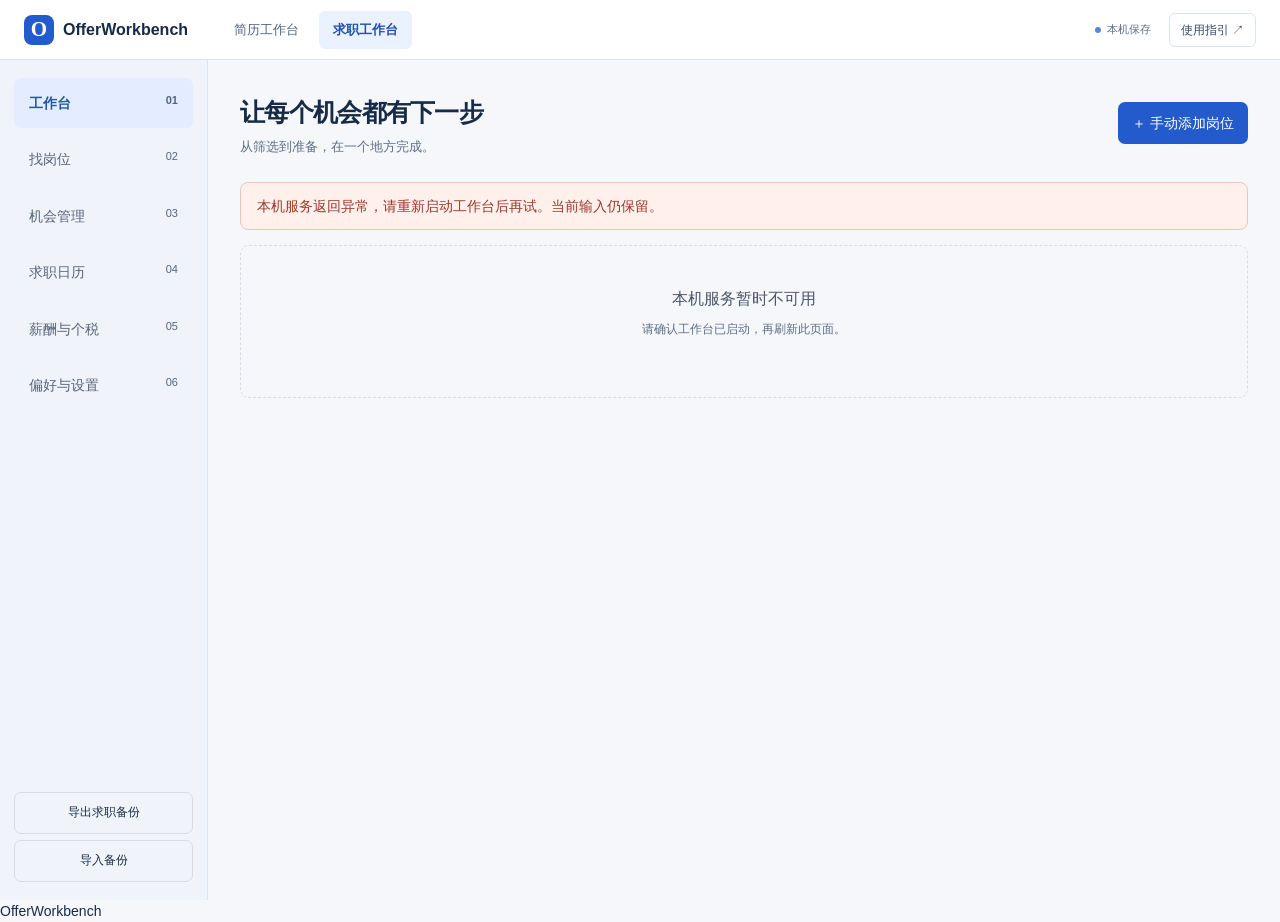
==== app/frontend/career.html @ ed323b6e "feat: deliver v0.6.1 workflow guide and compact workbench layouts" ====
<!doctype html>
<html lang="zh-CN" data-type="software">
<head><meta charset="UTF-8"><meta name="viewport" content="width=device-width,initial-scale=1"><title>求职工作台 · OfferWorkbench</title><link rel="stylesheet" href="/career.css"><link rel="stylesheet" href="/salary.css"><link rel="stylesheet" href="/calendar.css"><meta name="page-type" content="software"><meta name="site-kind" content="software"><meta name="theme-color" content="#245bcc"><meta name="description" content="在本机管理多方向简历、求职机会和税后收入测算。"><link rel="stylesheet" href="/studio.css"></head>
<body>
<a class="skip-link" href="#main-content">跳到内容</a>
<header class="topbar"><a class="brand" href="/career"><span class="brand-mark">O</span><span>OfferWorkbench</span></a><nav aria-label="主导航"><a href="/">简历工作台</a><a href="/career" class="selected" aria-current="page">求职工作台</a></nav><div class="topbar-right"><span class="local-badge"><i></i>本机保存</span><a class="help-link" href="/guide" target="_blank" rel="noopener" aria-label="使用指引（在新标签页打开）">使用指引 ↗</a></div></header>
<div class="shell"><aside class="rail"><nav id="sections" aria-label="求职功能"><button data-tab="overview" class="active">工作台 <span>01</span></button><button data-tab="search">找岗位 <span>02</span></button><button data-tab="pipeline">机会管理 <span>03</span></button><button data-tab="calendar">求职日历 <span>04</span></button><button data-tab="salary">薪酬与个税 <span>05</span></button><button data-tab="preferences">偏好与设置 <span>06</span></button></nav><div class="backup-actions"><button id="backup">导出求职备份</button><button id="restore">导入备份</button><input id="backup-file" type="file" accept=".json,application/json" hidden></div></aside>
<main id="main-content"><div class="page-heading"><div><h1 id="title">让每个机会都有下一步</h1><p id="subtitle">从筛选到准备，在一个地方完成。</p></div><button class="primary" id="manual-add">＋ 手动添加岗位</button></div><div id="error" class="error-banner" role="alert" hidden></div><div id="content" aria-live="polite"><div class="empty">正在读取本机资料…</div></div></main></div>
<div id="toast" role="status" hidden></div>
<dialog id="job-dialog" class="job-dialog"><div class="dialog-top"><span class="eyebrow">OPPORTUNITY DETAILS</span><button data-close="job-dialog" aria-label="关闭岗位详情">×</button></div><div id="job-detail"></div></dialog>
<dialog id="manual-dialog"><form id="manual-form"><div class="dialog-top"><h2 id="manual-title">添加一个真实机会</h2><button type="button" data-close="manual-dialog" aria-label="关闭">×</button></div><p class="hint" id="manual-note">复制招聘页面中的职位描述即可；无需先连接 BOSS。</p><div id="manual-error" class="error-banner" role="alert" hidden></div><div class="form-grid"><label>岗位名称 <input name="title" required maxlength="200" placeholder="例如：产品经理（SaaS）"></label><label>公司名称 <input name="company" required maxlength="200"></label><label>薪资范围 <input name="salary" maxlength="100" placeholder="例如：20–30K·14薪；未知可留空"></label><label>城市 <input name="city" maxlength="100" placeholder="深圳"></label><label class="wide">办公地址 <input name="address" maxlength="500"></label><label class="wide">原始链接 <input name="url" type="url" maxlength="2000" placeholder="https://…"></label><label class="wide">职位描述 <textarea name="description" required rows="8" maxlength="30000" placeholder="岗位职责、任职要求、福利与其他信息"></textarea></label></div><div class="dialog-actions"><button type="button" class="secondary" data-close="manual-dialog">取消</button><button class="primary" type="submit" id="manual-submit">保存到机会池</button></div></form></dialog>
<dialog id="confirm-dialog"><div class="dialog-top"><h2 id="confirm-title"></h2></div><p id="confirm-message"></p><form method="dialog" class="dialog-actions"><button value="cancel" class="secondary">取消</button><button value="yes" class="primary">确认</button></form></dialog>
<script src="/ui.js"></script>
<script src="/salary-engine.js"></script>
<script src="/salary-job.js"></script>
<script src="/salary-ui.js"></script>
<script src="/calendar-ui.js"></script>
<script src="/career.js"></script>
<footer class="app-footer" aria-label="版本与开发信息"><span data-build-info>OfferWorkbench</span></footer><script src="/site-info.js"></script></body></html>
---- career.css ----
:root{color-scheme:light;--ink:#142b49;--muted:#6b7d93;--green:#285ec7;--border:#dce5f1;--paper:#fff;--canvas:#f4f7fc}*{box-sizing:border-box}body{margin:0;background:var(--canvas);color:var(--ink);font:14px/1.6 -apple-system,BlinkMacSystemFont,"PingFang SC","Microsoft YaHei",sans-serif}button,input,textarea,select{font:inherit}button,a,input,textarea,select{-webkit-tap-highlight-color:transparent}button{cursor:pointer;color:inherit;border:1px solid transparent;background:transparent;border-radius:7px;padding:9px 13px}button:hover{background:#eaf1fc}button:disabled{opacity:.55;cursor:wait}button:focus-visible,a:focus-visible{outline:3px solid #a6c4f2;outline-offset:3px}a{color:var(--green);text-decoration:none}a:hover{text-decoration:underline}input,textarea,select{width:100%;min-width:0;border:1px solid var(--border);border-radius:6px;padding:10px 11px;color:var(--ink);background:white;outline:none}input:focus,textarea:focus,select:focus{border-color:#3975d4;box-shadow:0 0 0 2px #3975d418}textarea{resize:vertical;line-height:1.7}label{display:block;font-size:12px;color:#545f71}label input,label select,label textarea{display:block;margin-top:7px}h1,h2,h3,p{margin:0}h1{font-size:29px;letter-spacing:-.7px;line-height:1.4;font-weight:650}h2{font-size:18px;font-weight:620}h3{font-size:16px;font-weight:600}.hint,.muted{color:var(--muted);font-size:12px}.hint{margin:8px 0 16px}.primary{color:#fff;background:var(--green)}.primary:hover{background:#1e4da8}.secondary{border-color:var(--border);background:#fff}.danger{color:#a94a42}.text-button{color:var(--green);padding:4px}.topbar{height:88px;display:flex;align-items:center;padding:0 36px;border-bottom:1px solid var(--border);background:var(--paper);gap:55px}.brand{display:flex;align-items:center;gap:12px;color:var(--ink);font-size:18px;font-weight:650}.brand:hover{text-decoration:none}.brand-mark{background:var(--green);color:#fff;height:39px;width:39px;border-radius:10px;display:grid;place-items:center;font-size:25px;font-family:Georgia,serif}.brand small{display:block;color:var(--muted);font-size:11px;letter-spacing:1px;font-weight:400}.topbar nav{display:flex;gap:25px}.topbar nav a{color:var(--muted);font-size:13px;padding:31px 0 28px}.topbar nav .selected{color:var(--green);border-bottom:3px solid var(--green)}.local-badge{margin-left:auto;display:flex;gap:7px;align-items:center;font-size:12px;color:var(--muted)}.local-badge i{height:6px;width:6px;border-radius:50%;background:#6c98df}.shell{display:grid;grid-template-columns:220px minmax(0,1fr);min-height:calc(100vh - 88px)}.rail{background:#eef3fa;padding:35px 18px;display:flex;flex-direction:column;border-right:1px solid var(--border)}.caption,.eyebrow,.tiny-label{font-size:10px;letter-spacing:1.6px;color:#7b889e}.caption{padding:0 14px;margin-bottom:18px}.rail nav{display:grid;gap:6px}.rail nav button{text-align:left;padding:13px 14px;color:#586478;display:flex;justify-content:space-between}.rail nav button span{color:#939eaf;font-size:11px}.rail nav .active{background:#e4edff;color:#2456a5;font-weight:600}.rail-note{margin:60px 14px 25px;border-top:1px solid #d5d9e0;padding-top:24px}.rail-note p{font-size:15px;line-height:1.8;margin:12px 0 22px}.rail-note small{color:var(--muted);font-size:11px;line-height:1.8}.backup-actions{margin-top:auto;padding:20px 7px 0;display:grid;gap:4px}.backup-actions button{border:1px solid #d7dbe2;font-size:12px}main{padding:38px 38px 70px;max-width:1600px;width:100%;margin:auto}.page-heading{display:flex;align-items:center;justify-content:space-between;gap:20px;margin-bottom:30px}.page-heading h1{margin:7px 0}.page-heading p:last-child{color:var(--muted);font-size:13px}.error-banner{background:#fff0ec;color:#9c382a;border:1px solid #efc6bd;padding:12px 16px;border-radius:8px;margin:15px 0}.stats{display:grid;grid-template-columns:repeat(4,1fr);gap:16px;margin-bottom:25px}.stat{background:white;border:1px solid var(--border);padding:21px;border-radius:10px}.stat span{color:var(--muted);font-size:12px}.stat strong{display:block;font-size:32px;line-height:1.3;font-weight:500;margin-top:7px}.two-col{display:grid;grid-template-columns:minmax(0,1.25fr) minmax(0,1fr);gap:23px}.panel{background:white;border:1px solid var(--border);border-radius:11px;padding:24px;margin-bottom:22px}.panel-heading{display:flex;justify-content:space-between;align-items:center;gap:12px;margin-bottom:18px}.step{padding:17px 0;border-bottom:1px solid #e7ecf4;display:flex;gap:15px;align-items:start}.step:last-child{border:0;padding-bottom:0}.step-number{width:27px;height:27px;border-radius:50%;display:grid;place-items:center;background:#e8edf4;flex-shrink:0;font-size:11px;color:var(--green)}.step h3{font-size:14px}.step p{color:var(--muted);font-size:12px;margin:4px 0 8px}.empty{text-align:center;padding:40px 16px;color:var(--muted);background:#f6f7fa;border:1px dashed #d8dce2;border-radius:9px}.empty strong{display:block;font-size:16px;color:#4c5667;font-weight:500;margin-bottom:8px}.empty p{font-size:12px;margin:8px auto 18px;max-width:440px}.due-item{display:flex;align-items:center;gap:15px;padding:13px 0;border-bottom:1px solid #e7ecf4}.due-item:last-child{border:0}.due-item .grow{flex:1}.due-item strong{font-size:13px}.due-item p{font-size:12px;color:var(--muted)}.tag{display:inline-block;background:#edf3ff;color:#3f6299;font-size:10px;padding:3px 8px;border-radius:20px;white-space:nowrap}.tag.blue{background:#e9f0f7;color:#426280}.tag.warn{background:#fff3df;color:#99733a}.tag.red{background:#faedeb;color:#a45d50}.search-form{display:grid;grid-template-columns:minmax(160px,2fr) minmax(110px,1fr) 80px auto;gap:12px;align-items:end}.form-grid{display:grid;grid-template-columns:repeat(2,minmax(0,1fr));gap:17px}.wide{grid-column:1/-1}.search-summary{display:flex;justify-content:space-between;align-items:center;margin:24px 0 14px}.search-summary p{font-size:12px;color:var(--muted)}.job-list{display:grid;grid-template-columns:repeat(2,minmax(0,1fr));gap:16px}.job-card{background:white;border:1px solid var(--border);border-radius:10px;padding:22px;min-width:0}.job-card .card-head{display:flex;justify-content:space-between;gap:14px}.job-card h3{font-size:17px;word-break:break-word}.salary{color:var(--green);font-weight:600;white-space:nowrap}.company{font-size:13px;color:#5d697d;margin:6px 0 13px}.job-meta{display:flex;flex-wrap:wrap;gap:7px;color:#77859b;font-size:11px}.excerpt{font-size:12px;color:#6c7b93;line-height:1.8;margin:15px 0;display:-webkit-box;-webkit-box-orient:vertical;-webkit-line-clamp:3;overflow:hidden;min-height:43px;white-space:pre-wrap;word-break:break-word}.card-actions{display:flex;gap:8px;align-items:center;padding-top:15px;border-top:1px solid #e7ecf4}.card-actions button{font-size:12px;padding:7px 10px}.card-actions a{margin-left:auto;font-size:12px}.filter-bar{display:flex;gap:10px;flex-wrap:wrap;margin-bottom:18px}.filter-bar input{max-width:280px}.status-tabs{display:flex;gap:7px;flex-wrap:wrap;margin-bottom:20px}.status-tabs button{padding:7px 12px;background:#e7ecf3;font-size:12px}.status-tabs .active{background:var(--green);color:#fff}.status-tabs small{opacity:.6;margin-left:6px}.board-table{width:100%;border-collapse:collapse;font-size:12px}.board-table th{text-align:left;color:var(--muted);font-weight:400;font-size:11px;padding:10px 12px;border-bottom:1px solid var(--border)}.board-table td{padding:15px 12px;border-bottom:1px solid #e7ecf4;vertical-align:top}.board-table tr:last-child td{border-bottom:0}.board-table strong{display:block;font-size:14px;margin-bottom:4px}.board-table select{min-width:95px;padding:6px}.table-wrap{overflow:auto}.board-table td:first-child{min-width:170px}.board-table .cell-actions{white-space:nowrap}.board-table small{color:var(--muted)}.chip-group{display:flex;flex-wrap:wrap;gap:8px;margin:10px 0 14px}.chip{position:relative;background:#f0f3f8;border:1px solid #dadfe6;border-radius:6px;cursor:pointer;padding:7px 10px;font-size:12px;display:flex;gap:7px;align-items:center;color:#586478}.chip:has(input:checked){background:#e6efff;color:#2857a5;border-color:#9bb8eb}.chip input{width:auto;accent-color:var(--green);margin:0}.pref-group{border-bottom:1px solid #e7ecf4;padding-bottom:21px;margin-bottom:21px}.pref-group:last-child{border:0}.pref-title{font-size:13px;color:var(--ink)}.connection-box{background:#f1f5fc;border-radius:8px;padding:18px;margin-top:16px}.connection-box code{display:block;background:white;border:1px solid var(--border);padding:10px 13px;border-radius:5px;margin:12px 0;font-size:12px;overflow:auto}.connection-box p{font-size:12px;color:#616e83}.connection-box ol{font-size:12px;color:#586478;padding-left:20px;line-height:2}.feature-list{font-size:12px;color:#606d82;line-height:2;padding-left:18px}.note{background:#f2f6fd;padding:12px 14px;border-radius:7px;color:#657288;font-size:12px;margin:13px 0}.dialog-top{display:flex;justify-content:space-between;align-items:center;margin-bottom:14px;gap:20px}.dialog-top button{font-size:24px;padding:0 8px;line-height:1.3;color:#717f96}dialog{border:1px solid var(--border);border-radius:14px;max-width:720px;width:calc(100% - 32px);max-height:90vh;padding:27px;color:var(--ink);box-shadow:0 20px 80px #131b2725}dialog::backdrop{background:#18213055;backdrop-filter:blur(2px)}.job-dialog{max-width:980px}.dialog-actions{display:flex;justify-content:flex-end;gap:9px;margin-top:24px}.job-dialog h1{font-size:26px}.detail-grid{display:grid;grid-template-columns:minmax(0,1.15fr) minmax(0,1fr);gap:25px;margin-top:25px}.detail-grid .panel{padding:19px}.description{white-space:pre-wrap;font-size:12px;line-height:1.9;color:#586376;word-break:break-word;max-height:380px;overflow:auto}.detail-section{margin-top:24px}.detail-section h3{font-size:14px;margin-bottom:12px}.detail-controls{display:grid;gap:13px}.detail-controls .button-row{display:flex;gap:7px;flex-wrap:wrap}.button-row button{font-size:12px}.match-version{border:1px solid var(--border);padding:16px;border-radius:8px;margin:12px 0}.match-version header{display:flex;align-items:center;justify-content:space-between;gap:10px}.match-version h3{font-size:13px;margin:0}.score{font-size:20px;color:var(--green);white-space:nowrap}.score small{font-size:11px}.match-version p{font-size:11px;margin-top:9px;color:#667389}.evidence{border-left:2px solid #b3becf;margin:9px 0;padding-left:10px;font-size:11px;color:#5a667a;line-height:1.8}.check-row{display:flex;gap:10px;margin:11px 0;font-size:12px;align-items:start}.check-row p{color:#66748a;font-size:11px;margin-top:3px}.history{padding:0;list-style:none;max-height:170px;overflow:auto;font-size:11px;color:#768399}.history li{border-bottom:1px solid #e7ecf3;padding:8px 0}.prep-list{font-size:12px;color:#5b677a;line-height:1.9;padding-left:18px}.file-result{font-size:12px;color:#355f9d;word-break:break-all;background:#edf3ff;padding:12px;border-radius:7px;margin-top:12px}#toast{position:fixed;bottom:25px;left:50%;transform:translateX(-50%);z-index:10000;max-width:90vw;padding:12px 20px;color:#fff;background:#244d8d;border-radius:8px;box-shadow:0 6px 25px #18213020;font-size:13px;word-break:break-word}[hidden]{display:none!important}@media(max-width:1180px){.topbar{padding:0 24px;gap:35px}.shell{grid-template-columns:190px minmax(0,1fr)}main{padding:28px 24px}.rail{padding:30px 12px}.two-col{grid-template-columns:1fr}.page-heading h1{font-size:25px}.stats{gap:10px}.stat{padding:17px}.job-list{grid-template-columns:1fr}.search-form{grid-template-columns:minmax(130px,2fr) minmax(90px,1fr) 70px auto}}@media(max-width:780px){.topbar{height:auto;min-height:75px;padding:15px 20px;gap:20px;flex-wrap:wrap}.topbar nav{margin-left:auto}.topbar nav a{padding:6px 0;font-size:12px}.brand{font-size:16px}.local-badge{display:none}.shell{display:block}.rail{display:block;border:0;padding:12px 16px;background:white;border-bottom:1px solid var(--border)}.rail .caption,.rail-note,.backup-actions{display:none}.rail nav{display:flex;gap:5px;overflow:auto}.rail nav button{white-space:nowrap;font-size:12px;padding:9px 12px}.rail nav button span{display:none}main{padding:25px 16px 50px}.page-heading{align-items:start;margin-bottom:22px}.page-heading h1{font-size:22px}.page-heading>.primary{font-size:11px;white-space:nowrap;padding:9px}.page-heading p:last-child{font-size:11px}.stats{grid-template-columns:repeat(2,1fr)}.stat strong{font-size:28px}.panel{padding:19px}.search-form{grid-template-columns:1fr 1fr}.form-grid,.detail-grid{grid-template-columns:1fr}.wide{grid-column:auto}.detail-grid{gap:0}.search-form .primary{height:43px}.job-card .card-head{display:block}.salary{display:block;margin-top:5px}dialog{padding:20px}.board-table th,.board-table td{padding:10px 7px}.eyebrow{font-size:9px}.connection-box{padding:14px}.brand small{display:none}}@media print{.topbar,.rail,.page-heading,.dialog-actions,#toast{display:none}main{padding:0}.shell{display:block}}

.search-advanced{grid-column:1/-1;border-top:1px solid var(--border);padding-top:15px;margin-top:5px}.search-advanced summary{cursor:pointer;font-size:13px}.search-advanced summary .muted{margin-left:8px}.search-extra-grid{display:grid;grid-template-columns:repeat(3,minmax(0,1fr));gap:13px;margin:18px 0}.search-filter-group{border:0;border-top:1px solid #e7ecf3;padding:14px 0 0;margin:10px 0 0;min-width:0}.search-filter-group legend{font-size:12px;padding:0 8px 0 0;color:#545f71}.search-filter-group .chip-group{margin-top:0}.draft-hint{font-size:11px;background:#fff3df;color:#937140;padding:10px;border-radius:5px}.panel-heading .button-row{display:flex;gap:5px;flex-wrap:wrap;justify-content:flex-end}@media(max-width:780px){.search-extra-grid{grid-template-columns:1fr}.search-advanced summary .muted{display:block;margin-left:0}.panel-heading .button-row button{font-size:11px;padding:6px}}
/* Keep save controls close to long preference forms. */
.preferences-actions {
  position: sticky;
  bottom: 0;
  padding: 14px 0 2px;
  margin-top: 18px;
  background: #fff;
  border-top: 1px solid var(--border);
  z-index: 2;
}
.search-feedback {
  margin-top: 18px;
  padding: 14px 16px;
  border-radius: 9px;
  background: #edf3ff;
  line-height: 1.7;
}
.search-feedback .button-row { margin-top: 10px; }
.linked-resume { display: inline-block; text-decoration: none; text-align: center; }
#manual-error { margin-bottom: 14px; }
---- salary.css ----
.salary-workspace{--salary-blue:#285ec7;min-width:0}.salary-workspace .panel{margin-bottom:20px}.salary-intro{display:flex;align-items:center;justify-content:space-between;gap:20px;margin:-2px 0 22px;color:#63748b;font-size:12px;line-height:1.8}.salary-intro strong{color:#24466f;font-size:14px;font-weight:600}.salary-intro .tag{flex-shrink:0}.salary-layout{display:grid;grid-template-columns:minmax(0,1.05fr) minmax(340px,1fr);gap:24px;align-items:start}.salary-input-panel{padding:24px}.salary-form-grid{display:grid;grid-template-columns:repeat(2,minmax(0,1fr));gap:16px;margin-bottom:13px}.salary-workspace label{font-size:12px;line-height:1.6}.salary-help{font-size:11px;line-height:1.85;color:#748298;margin:9px 0 14px}.salary-workspace .salary-quick-row{display:flex;flex-wrap:wrap;gap:7px;margin:0 0 20px}.salary-quick-row button{border:1px solid #d8e3f4;background:#f6f9ff;color:#3e66a2;padding:5px 11px;font-size:11px}.salary-quick-row button:hover{background:#e6efff;border-color:#a7bde6}.salary-advanced{border-top:1px solid #e2e9f4;margin-top:22px;padding-top:17px}.salary-workspace summary{cursor:pointer;font-size:13px;color:#294a78;font-weight:500;line-height:1.9}.salary-workspace summary span{display:inline-block;font-size:10px;color:#7a8a9f;margin-left:8px;font-weight:400}.salary-contribution-fields{display:grid;grid-template-columns:repeat(2,minmax(0,1fr));gap:12px;margin-bottom:16px}.salary-contribution-fields fieldset{border:1px solid #e0e7f1;padding:12px;min-width:0;border-radius:7px;margin:0}.salary-contribution-fields legend{font-size:12px;color:#506a8f;padding:0 5px}.salary-contribution-fields label+label{margin-top:10px}.salary-net-card{background:linear-gradient(120deg,#285ec7,#3c74d2);color:white;padding:27px;border-radius:12px;margin-bottom:20px;box-shadow:0 8px 25px #2d61c01c}.salary-net-card>p{font-size:12px;color:#e0ebff}.salary-net-card>strong{font-size:36px;letter-spacing:-1px;font-weight:600;line-height:1.3;display:block;margin:10px 0 5px;overflow-wrap:anywhere}.salary-net-card>span{font-size:12px;color:#e0ebff}.salary-net-months{display:grid;grid-template-columns:1fr 1fr;margin-top:24px;padding-top:20px;border-top:1px solid #ffffff35;gap:15px}.salary-net-months small{display:block;font-size:10px;color:#dae7ff;line-height:1.8}.salary-net-months b{font-size:18px;font-weight:500;overflow-wrap:anywhere}.salary-breakdown h2,.salary-bonus-panel h2{font-size:15px}.salary-breakdown dl{margin:17px 0 0}.salary-breakdown dl>div{display:flex;justify-content:space-between;gap:18px;margin:12px 0;font-size:12px}.salary-breakdown dt{color:#6c7b91}.salary-breakdown dd{margin:0;font-variant-numeric:tabular-nums;color:#233f68}.salary-breakdown .salary-breakdown-total{border-top:1px solid #e4eaf3;padding-top:13px;font-weight:600}.salary-breakdown-total dt{color:#234371}.salary-contribution-totals{display:grid;grid-template-columns:repeat(2,minmax(0,1fr));gap:12px;background:#f5f8fd;padding:13px;border-radius:7px}.salary-contribution-totals span{font-size:10px;color:#7c8ba0}.salary-contribution-totals b{display:block;font-size:12px;color:#4e6586;font-weight:500;overflow-wrap:anywhere}.salary-bonus-options{display:grid;grid-template-columns:1fr 1fr;gap:13px}.salary-bonus-options>div{background:#f4f7fc;border:1px solid #e0e8f4;border-radius:8px;padding:13px}.salary-bonus-options span{display:block;font-size:10px;color:#71829a}.salary-bonus-options strong{display:block;margin-top:5px;font-size:19px;color:#2f548e;font-weight:550;overflow-wrap:anywhere}.salary-bonus-difference{font-size:11px;color:#4970a9;margin-top:14px;line-height:1.8}.salary-source-note{border:1px solid #d3e1f8;background:#edf4ff;color:#46648f;border-radius:8px;padding:13px 16px;margin-bottom:18px;font-size:12px;line-height:1.8;overflow-wrap:anywhere}.salary-range-actions{display:flex;align-items:center;gap:9px;flex-wrap:wrap;margin:-7px 0 20px}.salary-range-actions span{font-size:12px;color:#547198}.salary-range-actions button{font-size:11px;padding:6px 10px}.salary-table-wrap{overflow-x:auto;margin-top:15px}.salary-table{border-collapse:collapse;width:100%;font-size:12px;font-variant-numeric:tabular-nums}.salary-table th,.salary-table td{text-align:right;padding:13px 11px;border-bottom:1px solid #e3ebf6;white-space:nowrap}.salary-table th:first-child,.salary-table td:first-child{text-align:left}.salary-table thead th{font-size:10px;color:#7c8ba1;font-weight:400}.salary-table tbody th{font-weight:500;color:#405d84}.salary-table tbody th small{display:block;font-weight:400;font-size:10px;color:#7b8aa0}.salary-table tbody tr:last-child>*{border-bottom:0}.salary-table-net{color:#285ec7;font-weight:600}.salary-month-panel[open]>summary,.salary-policy-panel[open]>summary{margin-bottom:18px}.salary-policy-panel p{font-size:12px;line-height:1.9;color:#63758d;margin:12px 0}.salary-policy-panel ul{margin:12px 0 0;padding-left:18px;line-height:1.9;font-size:12px;overflow-wrap:anywhere}.salary-policy-panel li{margin:8px 0}.salary-policy-panel li small{display:block;font-size:10px;color:#8895a7}.salary-policy-panel a{color:#315f9d}.salary-footnote{font-size:11px;line-height:1.9;color:#8593a7;padding:0 3px 10px}.salary-result-empty{border-style:dashed;min-height:180px;padding-top:35px}.salary-result-empty h2{font-size:16px;color:#547098}.salary-result-empty p{font-size:12px;color:#8290a3;margin-top:12px}.salary-loading{color:#74849b;font-size:13px}.salary-input-panel .panel-heading button{font-size:11px;white-space:nowrap}.salary-workspace input:disabled{background:#f4f6fa;color:#8793a4}.salary-compare-panel .panel-heading{margin-bottom:8px}.salary-workspace .error-banner{font-size:12px;line-height:1.8}.salary-workspace #salary-form-error{margin-bottom:12px}
@media(max-width:1180px){.salary-layout{grid-template-columns:minmax(0,1fr) minmax(300px,1fr);gap:18px}.salary-input-panel{padding:20px}.salary-net-card{padding:23px}.salary-net-card>strong{font-size:31px}.salary-intro{align-items:start}.salary-intro .tag{display:none}}
@media(max-width:980px){.salary-layout{grid-template-columns:1fr}.salary-results{display:grid;grid-template-columns:1fr 1fr;gap:18px;align-items:start}.salary-net-card{grid-column:1/-1;margin-bottom:0}.salary-net-months{margin-top:16px;padding-top:16px}.salary-results .panel{margin-bottom:0}.salary-results>.salary-source-note{grid-column:1/-1}.salary-compare-panel{margin-top:20px}.salary-form-grid{column-gap:20px}.salary-input-panel .panel-heading{margin-bottom:20px}}
@media(max-width:600px){.salary-results{display:block}.salary-results .panel,.salary-net-card{margin-bottom:18px}.salary-form-grid{gap:12px}.salary-input-panel{padding:18px}.salary-intro{margin-bottom:18px}.salary-intro strong{font-size:13px}.salary-net-card>strong{font-size:32px}.salary-net-months b{font-size:17px}.salary-table th,.salary-table td{padding:12px 10px}.salary-compare-panel .panel-heading{align-items:start;gap:8px;flex-direction:column}.salary-compare-panel h2{font-size:16px}.salary-contribution-fields{gap:10px}.salary-contribution-fields fieldset{padding:10px}.salary-workspace summary span{display:block;margin-left:0}.salary-workspace .salary-quick-row{gap:6px}.salary-quick-row button{padding:5px 9px}.salary-range-actions span{width:100%}.salary-footnote{padding-top:0}.salary-advanced summary{font-size:12px}}
@media(prefers-reduced-motion:reduce){.salary-workspace *{scroll-behavior:auto}}
.salary-reference-period{padding:11px 14px;margin:0 0 20px;background:#edf3fc;border-left:3px solid #8aaee5;border-radius:0 6px 6px 0;color:#5c7392;font-size:11px;line-height:1.8}
---- calendar.css ----
.calendar-toolbar,.calendar-filters{display:flex;align-items:center;justify-content:space-between;gap:16px;flex-wrap:wrap}.calendar-toolbar{margin-bottom:20px}.calendar-toolbar h2{margin:0;min-width:145px;text-align:center}.calendar-filters{justify-content:flex-start;margin-bottom:20px}.calendar-filters>label:first-child{min-width:200px;max-width:460px;flex:1}.calendar-check{display:flex!important;align-items:center;gap:8px!important;flex-direction:row!important}.calendar-check input{width:16px;min-height:16px;height:16px;accent-color:#245bcc}.calendar-week,.calendar-days{display:grid;grid-template-columns:repeat(7,minmax(0,1fr))}.calendar-week{color:#667085;text-align:center;padding:10px 0;font-size:13px}.calendar-days{border-top:1px solid #e1e8f2;border-left:1px solid #e1e8f2}.calendar-day{position:relative;border:0;border-right:1px solid #e1e8f2;border-bottom:1px solid #e1e8f2;background:#fff;border-radius:0;min-width:0;min-height:104px;padding:8px;text-align:left;display:flex;flex-direction:column;gap:5px;color:#1e293b;overflow:hidden}.calendar-day:hover{background:#f3f7ff}.calendar-day.outside{background:#f8fafc;color:#8491a4}.calendar-day.is-selected{box-shadow:inset 0 0 0 2px #245bcc;background:#f0f5ff}.day-number{font-size:13px;line-height:22px;width:24px;text-align:center}.is-today .day-number{background:#245bcc;color:white;border-radius:50%}.calendar-chip{display:block;max-width:100%;overflow:hidden;text-overflow:ellipsis;white-space:nowrap;font-size:11px;line-height:20px;background:#eaf1ff;color:#1e4ba5;border-radius:3px;padding:0 4px}.calendar-chip.is-muted{color:#718096;background:#f1f3f6}.conflict-dot{position:absolute;right:5px;top:8px;background:#fff1e8;color:#a94911;border-radius:50%;font-size:11px;width:18px;height:18px;text-align:center}.calendar-event{display:flex;align-items:center;gap:16px;padding:18px 0;border-bottom:1px solid #e7edf5}.calendar-event:last-child{border:0}.calendar-event h3{margin:8px 0 4px}.calendar-event p{margin:4px 0;color:#5a6b82;font-size:13px;overflow-wrap:anywhere}.calendar-warnings{background:#fff8eb;border:1px solid #f3d5a1;padding:12px 16px;border-radius:8px;color:#825115;margin-bottom:12px}.calendar-warnings p{margin:5px 0}.calendar-dialog{width:min(640px,calc(100vw - 24px));max-height:90dvh;overflow:auto}.calendar-dialog .form-grid{grid-template-columns:repeat(2,minmax(0,1fr))}.calendar-dialog [hidden]{display:none!important}.calendar-dialog input,.calendar-dialog select,.calendar-dialog textarea{max-width:100%;box-sizing:border-box}.calendar-dialog .dialog-actions{margin-top:18px}.calendar-dialog .error-banner{margin-top:12px}.calendar-dialog .ui-select-options{max-height:170px}
@media(max-width:700px){.calendar-panel{padding:12px!important}.calendar-toolbar{gap:12px}.calendar-toolbar>.button-row{flex-wrap:wrap}.calendar-day{min-height:72px;padding:4px;gap:2px}.calendar-chip{font-size:10px;padding:0 2px}.calendar-toolbar h2{min-width:122px;font-size:17px}.calendar-event{align-items:flex-start;flex-direction:column;gap:10px}.calendar-filters>label:first-child{min-width:100%}.calendar-dialog .form-grid{grid-template-columns:1fr}.calendar-dialog .dialog-actions{flex-wrap:wrap}.conflict-dot{right:2px;top:5px}.day-number{width:20px}}
.calendar-toolbar .button-row,.calendar-event .button-row{display:flex;align-items:center;gap:8px;flex-wrap:wrap}.calendar-toolbar a.secondary{display:inline-flex;align-items:center;border:1px solid #dce5f1;border-radius:7px;padding:9px 13px}
@media(min-width:1200px){#calendar-root{display:grid;grid-template-columns:minmax(0,1.45fr) minmax(330px,1fr);gap:20px;align-items:start}#calendar-root>.panel{margin:0}#calendar-root>details,#calendar-root>.hint{grid-column:1/-1}.calendar-day{min-height:88px}.calendar-filters>label:first-child{max-width:100%}.calendar-event{align-items:flex-start;flex-direction:column;gap:10px}.calendar-warnings{font-size:12px}}
---- studio.css ----
/* Shared blue system and compact navigation for both workspaces.
   The topbar owns brand padding and line-height; legacy page/sidebar styles must not shift it. */
:root{--ink:#172b46;--muted:#5c6e85;--green:#245bcc;--border:#dce4ef;--canvas:#f5f7fb;--paper:#fff;--nav-height:60px;--rail-width:208px;color-scheme:light}
body{font-family:-apple-system,BlinkMacSystemFont,"PingFang SC","Microsoft YaHei",sans-serif;color:var(--ink);background:var(--canvas)}
.skip-link{position:fixed;top:4px;left:10px;z-index:20000;padding:10px 15px;background:white;color:var(--green);transform:translateY(-160%)}.skip-link:focus{transform:none}
.topbar{height:var(--nav-height);min-height:0;position:sticky;top:0;z-index:40;display:flex;align-items:center;gap:32px;padding:0 24px;font-size:13px;line-height:1.5;background:white;border-bottom:1px solid var(--border);flex-wrap:nowrap}
.topbar .brand{display:flex;align-items:center;gap:9px;font-size:16px;font-weight:650;text-decoration:none;color:var(--ink);margin:0;padding:0;line-height:1;white-space:nowrap;flex-shrink:0}
.topbar .brand-mark{display:grid;place-items:center;width:30px;height:30px;border-radius:8px;background:var(--green);color:white;font-size:21px;font-family:Georgia,serif;line-height:1;flex:0 0 30px}
.topbar nav{display:flex;gap:6px;margin:0;height:100%;align-items:center}
.topbar nav a{display:flex;align-items:center;justify-content:center;height:38px;padding:0 14px;font-size:13px;color:#52647d;border:0;border-radius:6px;white-space:nowrap;text-decoration:none}
.topbar nav a:hover{background:#f0f5fc}.topbar nav a.selected{color:#204fae;background:#eaf1ff;border:0;font-weight:600}
.topbar .topbar-right{margin-left:auto;display:flex;gap:18px;align-items:center}
.topbar .local-badge{display:flex;align-items:center;gap:6px;color:var(--muted);font-size:11px;margin:0;white-space:nowrap}.local-badge i{width:6px;height:6px;background:#5687d7;border-radius:50%}
.topbar .help-link{display:inline-flex;align-items:center;justify-content:center;border:1px solid var(--border);border-radius:6px;height:34px;padding:0 11px;background:white;color:#354965;font-size:12px;white-space:nowrap;text-decoration:none}
.topbar .help-link:hover{background:#edf3ff;border-color:#b3c9f0}
button,.help-link{transition:background .15s,border-color .15s,box-shadow .15s}button:active:not(:disabled){filter:brightness(.96)}
a:focus-visible,button:focus-visible,summary:focus-visible{outline:3px solid #245bcc;outline-offset:2px}
input:focus-visible,textarea:focus-visible{outline:2px solid #245bcc;outline-offset:1px}
.shell{grid-template-columns:var(--rail-width) minmax(0,1fr);min-height:calc(100vh - var(--nav-height));align-items:start}
.rail{min-height:calc(100vh - var(--nav-height));padding:24px 14px;background:#f0f4fa;position:sticky;top:var(--nav-height)}
.shell>main{padding:28px 32px 56px;margin:0 auto}.page-heading{margin-bottom:24px}.page-heading h1{font-size:25px}.rail-note{margin-top:40px}
.sidebar{top:var(--nav-height);width:var(--rail-width);padding:24px 14px 18px;background:#f0f4fa;border-right:1px solid var(--border)}
.workspace{margin-left:var(--rail-width)}.toolbar{padding:14px 24px;border-bottom:1px solid var(--border);min-height:80px;gap:16px;background:var(--canvas)}
.toolbar h1{font-size:21px}.toolbar .eyebrow{margin-bottom:3px}.toolbar-actions{gap:10px;flex-wrap:wrap}.toolbar-actions #save-status{font-size:11px}
.panels{min-height:0;height:calc(100vh - var(--nav-height) - 80px);grid-template-columns:minmax(340px,1fr) minmax(350px,1fr)}
.editor-pane{padding:24px;max-height:calc(100vh - var(--nav-height) - 80px)}.preview-pane{top:0;height:calc(100vh - var(--nav-height) - 80px);padding:20px 22px;background:#eaf0f7}
.card,.panel,.job-card,.stat{border-radius:9px;border-color:var(--border);box-shadow:none}.card{padding:22px}.card-header{margin-bottom:18px}
.entry+.entry{margin-top:28px;padding-top:24px;border-top:1px solid #cfdcec}.education-fields{display:grid;grid-template-columns:1fr 1fr;gap:12px}
.bullet-label input{font-weight:600}.bullet-separator{font-weight:600;color:#263b57;font-size:16px;white-space:pre}.bullet-label{gap:4px}
.photo-row img{width:60px;height:84px;object-fit:contain;background:#edf2fa;border-radius:4px}.photo-buttons{display:flex;gap:8px;flex-wrap:wrap}
.ui-select{display:block;position:relative;width:100%;min-width:0;text-align:left}.ui-select-native{display:none!important}
.ui-select-trigger{display:flex;align-items:center;justify-content:space-between;gap:10px;width:100%;min-width:0;min-height:40px;padding:9px 11px;background:#fff;color:#182334;border:1px solid #cdd8e6;border-radius:6px;text-align:left;font:inherit;line-height:1.5}
label>.ui-select{margin-top:7px}.ui-select-trigger>span{overflow:hidden;text-overflow:ellipsis;white-space:nowrap}.ui-select-trigger::after{content:"";border-right:1.5px solid #45546b;border-bottom:1.5px solid #45546b;width:6px;height:6px;transform:rotate(45deg);flex-shrink:0;margin:0 2px 3px 3px}
.ui-select-trigger:hover{background:#fff;border-color:#90a9cb}.ui-select-trigger[aria-expanded=true]{border-color:#245bcc;box-shadow:0 0 0 2px #245bcc18}.ui-select-trigger:disabled{background:#f3f5f8;cursor:not-allowed;opacity:.6}
.ui-select-list{position:fixed;inset:auto;z-index:10020;margin:0;padding:5px;border:1px solid #cdd8e6;border-radius:7px;background:#fff;color:#182334;box-shadow:0 10px 30px #172b4626;overflow-y:auto;overscroll-behavior:contain;font:13px/1.5 -apple-system,BlinkMacSystemFont,"PingFang SC","Microsoft YaHei",sans-serif}
.ui-select-option{position:relative;padding:10px 28px 10px 10px;min-height:40px;border-radius:4px;cursor:pointer;white-space:normal;overflow-wrap:anywhere}.ui-select-option[aria-selected=true]{font-weight:600;color:#194ea9}.ui-select-option[aria-selected=true]::after{content:"✓";position:absolute;right:9px}.ui-select-option.is-active,.ui-select-option:hover{background:#edf3ff}.ui-select-option[aria-disabled=true]{color:#8b94a1;background:white;cursor:not-allowed}
#photo-crop-dialog{width:min(580px,calc(100% - 24px));max-height:92dvh;padding:24px;border:1px solid var(--border);border-radius:12px;overflow:auto;color:var(--ink)}
#photo-crop-dialog::backdrop{background:#182b465e}#photo-crop-dialog h2{font-size:19px;margin:0 0 8px}.crop-hint{color:var(--muted);line-height:1.7;margin:0 0 18px}.crop-stage{display:flex;justify-content:center;background:#eef2f8;padding:16px;border-radius:8px}.crop-canvas{display:block;width:180px;height:252px;cursor:grab;touch-action:none;box-shadow:0 0 0 2px white,0 4px 18px #172b4626}.crop-canvas:active{cursor:grabbing}.crop-controls{display:grid;grid-template-columns:1fr;gap:10px;margin-top:16px}.crop-controls label{display:grid;grid-template-columns:70px 1fr;align-items:center;gap:10px}.crop-controls input{margin:0;accent-color:var(--green);width:100%}.crop-actions{display:flex;justify-content:flex-end;gap:8px;margin-top:20px}.crop-actions button:first-child{margin-right:auto}
.help-main{max-width:1000px;margin:auto;padding:36px 28px 64px}.help-main h1{font-size:28px;margin-bottom:8px}.help-lead{color:var(--muted);margin-bottom:28px}.help-layout{display:grid;grid-template-columns:minmax(0,1fr) 260px;gap:24px}.help-main section{background:white;border:1px solid var(--border);border-radius:9px;padding:24px;margin-bottom:18px}.help-main h2{margin-bottom:12px}.help-main h3{margin:20px 0 8px;font-size:15px}.help-main p,.help-main li{font-size:13px;line-height:1.9}.help-main ol,.help-main ul{padding-left:20px}.help-main pre{white-space:pre-wrap;overflow-wrap:anywhere;background:#f3f6fb;padding:14px;border-radius:6px;font-size:12px;border:1px solid var(--border)}.help-main details{border-top:1px solid var(--border);padding:13px 0}.help-main summary{cursor:pointer;font-weight:550}.help-main .os-tabs{display:flex;gap:6px;margin:18px 0}.os-tabs button[aria-selected=true]{color:#204fae;background:#eaf1ff}.help-status{font-size:12px;color:var(--muted);margin-top:12px}.help-main .help-aside{position:sticky;top:84px;align-self:start}.salary-model-notes{border-top:1px solid var(--border);padding-top:20px;margin-top:28px;color:var(--muted);font-size:12px;line-height:1.9}.salary-model-notes h2{font-size:14px;margin-bottom:8px}
@media(max-width:1180px){:root{--rail-width:188px}.shell>main{padding:24px}.topbar{gap:22px}.panels{grid-template-columns:minmax(320px,1fr) minmax(300px,1fr)}.editor-pane{padding:18px}.preview-pane{padding:18px 14px}}
@media(max-width:1100px){.panels{grid-template-columns:1fr}.preview-pane{display:none}.preview-only .editor-pane{display:none}.preview-only .preview-pane{display:flex}}
@media(max-width:780px){:root{--nav-height:104px}.topbar{height:104px;padding:10px 16px 0;gap:0;flex-wrap:wrap;justify-content:space-between}.topbar .brand{height:40px;font-size:15px}.topbar .topbar-right{margin-left:auto}.topbar .local-badge{display:none}.topbar .help-link{height:36px;padding:0 9px;font-size:11px}.topbar nav{order:3;width:100%;height:48px;gap:8px}.topbar nav a{flex:1;height:40px;font-size:13px}.shell{display:block}.rail{position:static;min-height:0;padding:10px 16px;background:#fff}.shell>main{padding:24px 16px 48px}.page-heading h1{font-size:22px}.page-heading{gap:12px}.help-main{padding:24px 16px}.help-layout{display:block}.help-main .help-aside{position:static}.help-main section{padding:20px}.ui-select-trigger,.ui-select-option{min-height:44px}}
@media(max-width:650px){.sidebar{position:static;width:100%;padding:12px 16px;display:block;max-height:none}.sidebar .nav-caption{display:none}.sidebar #versions{display:flex;overflow:auto;gap:7px;margin-top:8px}.sidebar #versions button{flex:0 0 auto;max-width:210px;white-space:nowrap}.sidebar #common-nav{width:auto;min-height:44px}.sidebar .sidebar-bottom{display:none}.workspace{margin-left:0}.toolbar{padding:16px;align-items:flex-start;flex-wrap:wrap}.toolbar h1{font-size:20px}.toolbar-actions{width:100%;justify-content:flex-end}.toolbar-actions #save-status{margin-right:auto}.panels{min-height:0;height:auto;min-height:600px}.editor-pane{padding:16px}.preview-pane{position:static;height:calc(100dvh - 220px);min-height:400px}.education-fields{grid-template-columns:1fr 1fr;gap:8px}.card{padding:18px}.photo-row{gap:14px}.bullet-label input{min-width:0}.bullet-label button{padding:8px}.entry-actions button{padding:9px}.crop-canvas{width:150px;height:210px}}
@media(prefers-reduced-motion:reduce){*,*::before,*::after{transition:none!important;animation:none!important;scroll-behavior:auto!important}}

/* Readable supporting text and visible form labels. */
.nav-caption,.nav-caption button,.sidebar-bottom p,.nav-item span,.eyebrow,#save-status,.muted-button,.hint,.small-button,.preview-toolbar small,.preview-footer,.caption,.tiny-label{color:#53657e}
.bullet-topic{flex:1;min-width:0}.bullet-label{align-items:end}.bullet-topic input{width:100%;margin-top:5px}.bullet-separator{padding-bottom:9px}.bullet-body{margin-top:9px}.section-title-label{flex:1;min-width:0}.section-title-label .section-title-input{margin-top:5px}.section-title-label input{width:100%}
@media(max-width:780px){button,.topbar nav a,.topbar .help-link{min-height:44px}.topbar{height:108px}:root{--nav-height:108px}.topbar .brand{min-height:44px}.topbar .help-link{font-size:11px}.bullet-label{flex-wrap:wrap;gap:8px}.bullet-topic{flex-basis:100%}.bullet-label .small-button{min-width:44px}.bullet-label .bullet-separator{padding-bottom:10px}.bullet-label .small-button:first-of-type{margin-left:auto}input:not([type=checkbox]):not([type=range]),.section-title-input{min-height:44px}.check{min-height:44px}.layout-settings .check{min-width:140px}.sidebar #versions button{min-height:44px}}
.salary-help,.salary-workspace summary span,.salary-reference-period,.job-meta,.excerpt,.company,.history,.rail nav button span{color:#53657e}
#preview-version{color:#53657e}
@media(max-width:980px){.salary-results{display:block}}

/* Keep functional navigation and backup controls inside the available viewport. */
.shell>.rail{height:calc(100dvh - var(--nav-height));min-height:0;display:flex;flex-direction:column;padding:18px 14px;overflow:hidden}
.rail #sections{min-height:0;overflow-y:auto;overscroll-behavior:contain;flex-shrink:1}
.rail .backup-actions{display:grid;gap:6px;flex-shrink:0;margin-top:auto;padding:16px 0 0}
.rail .backup-actions button{min-height:42px}
#risk-guide,#troubleshooting{scroll-margin-top:calc(var(--nav-height) + 18px)}
.help-main .risk-note{padding:14px;background:#edf3ff;border-left:3px solid #7198df;margin:14px 0}
@media(max-width:780px){.shell>.rail{height:auto;position:static;padding:10px 16px}.rail #sections{overflow-x:auto;overflow-y:hidden;flex-shrink:0}.rail .backup-actions{grid-template-columns:1fr 1fr;margin-top:10px;padding:10px 0 0;border-top:1px solid var(--border)}.rail .backup-actions button{min-height:44px}}

@media print{.shell>.rail{display:none}}
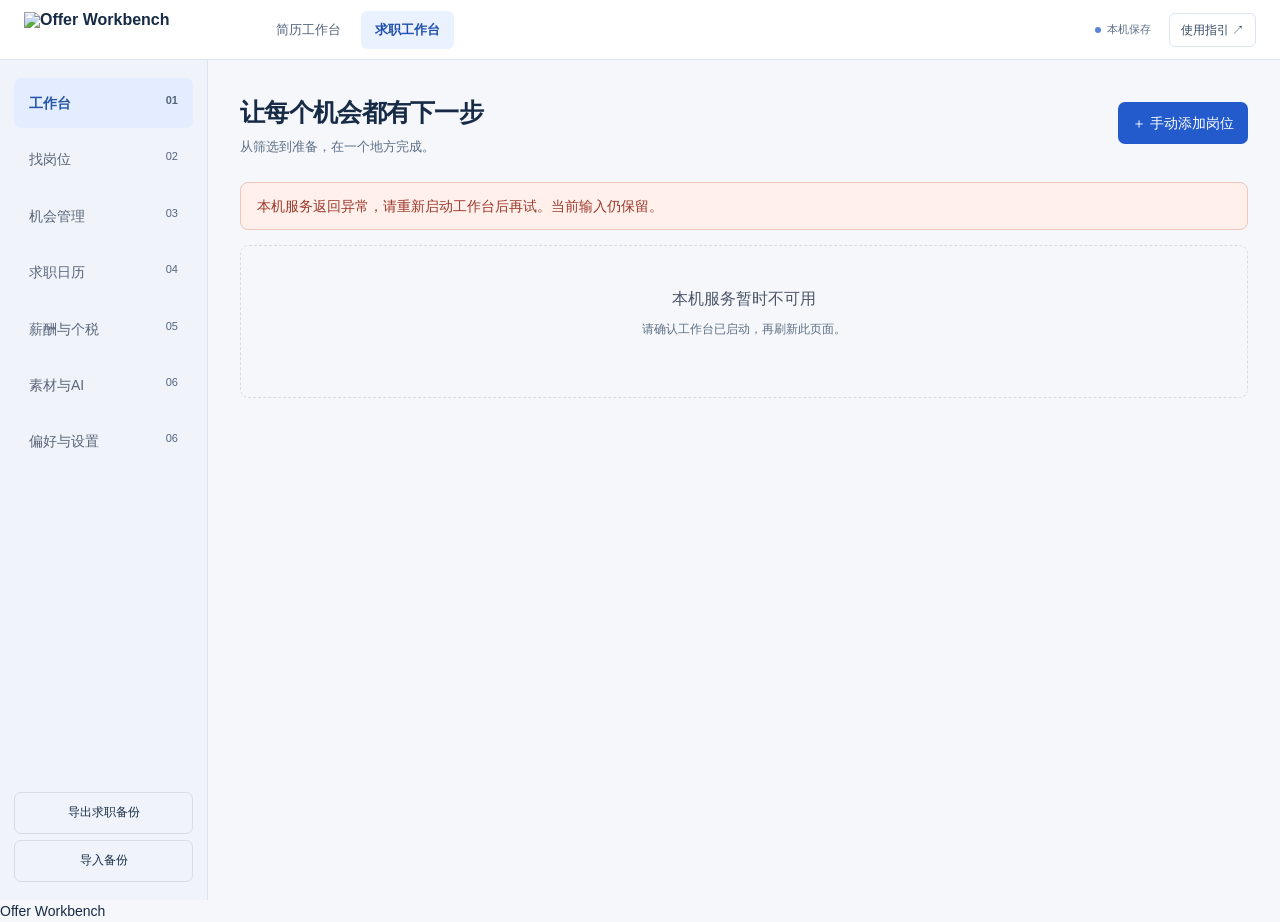
==== commit 7cd87c93: "feat: unify brand and streamline resume preparation" ====
--- a/app/frontend/career.html
+++ b/app/frontend/career.html
@@ -1,19 +1,21 @@
 <!doctype html>
 <html lang="zh-CN" data-type="software">
-<head><meta charset="UTF-8"><meta name="viewport" content="width=device-width,initial-scale=1"><title>求职工作台 · OfferWorkbench</title><link rel="stylesheet" href="/career.css"><link rel="stylesheet" href="/salary.css"><link rel="stylesheet" href="/calendar.css"><meta name="page-type" content="software"><meta name="site-kind" content="software"><meta name="theme-color" content="#245bcc"><meta name="description" content="在本机管理多方向简历、求职机会和税后收入测算。"><link rel="stylesheet" href="/studio.css"></head>
+<head><meta charset="UTF-8"><meta name="viewport" content="width=device-width,initial-scale=1"><title>求职工作台 · Offer Workbench</title><link rel="stylesheet" href="/career.css"><link rel="stylesheet" href="/salary.css"><link rel="stylesheet" href="/calendar.css"><meta name="page-type" content="software"><meta name="site-kind" content="software"><meta name="theme-color" content="#245bcc"><meta name="description" content="在本机管理多方向简历、求职机会和税后收入测算。"><link rel="stylesheet" href="/studio.css"><link rel="stylesheet" href="/job-workflow.css"><link rel="stylesheet" href="/assistant.css"><link rel="icon" href="/brand/favicon.ico"><link rel="stylesheet" href="/brand.css"></head>
 <body>
 <a class="skip-link" href="#main-content">跳到内容</a>
-<header class="topbar"><a class="brand" href="/career"><span class="brand-mark">O</span><span>OfferWorkbench</span></a><nav aria-label="主导航"><a href="/">简历工作台</a><a href="/career" class="selected" aria-current="page">求职工作台</a></nav><div class="topbar-right"><span class="local-badge"><i></i>本机保存</span><a class="help-link" href="/guide" target="_blank" rel="noopener" aria-label="使用指引（在新标签页打开）">使用指引 ↗</a></div></header>
-<div class="shell"><aside class="rail"><nav id="sections" aria-label="求职功能"><button data-tab="overview" class="active">工作台 <span>01</span></button><button data-tab="search">找岗位 <span>02</span></button><button data-tab="pipeline">机会管理 <span>03</span></button><button data-tab="calendar">求职日历 <span>04</span></button><button data-tab="salary">薪酬与个税 <span>05</span></button><button data-tab="preferences">偏好与设置 <span>06</span></button></nav><div class="backup-actions"><button id="backup">导出求职备份</button><button id="restore">导入备份</button><input id="backup-file" type="file" accept=".json,application/json" hidden></div></aside>
+<header class="topbar"><a class="brand" href="/career"><img class="brand-wordmark" src="/brand/wordmark.svg" alt="Offer Workbench" width="206" height="36"></a><nav aria-label="主导航"><a href="/">简历工作台</a><a href="/career" class="selected" aria-current="page">求职工作台</a></nav><div class="topbar-right"><span class="local-badge"><i></i>本机保存</span><a class="help-link" href="/guide" target="_blank" rel="noopener" aria-label="使用指引（在新标签页打开）">使用指引 ↗</a></div></header>
+<div class="shell"><aside class="rail"><nav id="sections" aria-label="求职功能"><button data-tab="overview" class="active">工作台 <span>01</span></button><button data-tab="search">找岗位 <span>02</span></button><button data-tab="pipeline">机会管理 <span>03</span></button><button data-tab="calendar">求职日历 <span>04</span></button><button data-tab="salary">薪酬与个税 <span>05</span></button><button data-tab="materials">素材与AI <span>06</span></button><button data-tab="preferences">偏好与设置 <span>06</span></button></nav><div class="backup-actions"><button id="backup">导出求职备份</button><button id="restore">导入备份</button><input id="backup-file" type="file" accept=".json,application/json" hidden></div></aside>
 <main id="main-content"><div class="page-heading"><div><h1 id="title">让每个机会都有下一步</h1><p id="subtitle">从筛选到准备，在一个地方完成。</p></div><button class="primary" id="manual-add">＋ 手动添加岗位</button></div><div id="error" class="error-banner" role="alert" hidden></div><div id="content" aria-live="polite"><div class="empty">正在读取本机资料…</div></div></main></div>
 <div id="toast" role="status" hidden></div>
 <dialog id="job-dialog" class="job-dialog"><div class="dialog-top"><span class="eyebrow">OPPORTUNITY DETAILS</span><button data-close="job-dialog" aria-label="关闭岗位详情">×</button></div><div id="job-detail"></div></dialog>
-<dialog id="manual-dialog"><form id="manual-form"><div class="dialog-top"><h2 id="manual-title">添加一个真实机会</h2><button type="button" data-close="manual-dialog" aria-label="关闭">×</button></div><p class="hint" id="manual-note">复制招聘页面中的职位描述即可；无需先连接 BOSS。</p><div id="manual-error" class="error-banner" role="alert" hidden></div><div class="form-grid"><label>岗位名称 <input name="title" required maxlength="200" placeholder="例如：产品经理（SaaS）"></label><label>公司名称 <input name="company" required maxlength="200"></label><label>薪资范围 <input name="salary" maxlength="100" placeholder="例如：20–30K·14薪；未知可留空"></label><label>城市 <input name="city" maxlength="100" placeholder="深圳"></label><label class="wide">办公地址 <input name="address" maxlength="500"></label><label class="wide">原始链接 <input name="url" type="url" maxlength="2000" placeholder="https://…"></label><label class="wide">职位描述 <textarea name="description" required rows="8" maxlength="30000" placeholder="岗位职责、任职要求、福利与其他信息"></textarea></label></div><div class="dialog-actions"><button type="button" class="secondary" data-close="manual-dialog">取消</button><button class="primary" type="submit" id="manual-submit">保存到机会池</button></div></form></dialog>
+<dialog id="manual-dialog"><form id="manual-form"><div class="dialog-top"><h2 id="manual-title">添加一个真实机会</h2><button type="button" data-close="manual-dialog" aria-label="关闭">×</button></div><p class="hint" id="manual-note">复制招聘页面中的职位描述即可；无需先连接 BOSS。</p><div id="manual-error" class="error-banner" role="alert" hidden></div><div class="form-grid"><label>岗位名称 <input name="title" maxlength="200" placeholder="例如：产品经理（SaaS）"></label><label>公司名称 <input name="company" maxlength="200"></label><label>薪资范围 <input name="salary" maxlength="100" placeholder="例如：20–30K·14薪；未知可留空"></label><label>城市 <input name="city" maxlength="100" placeholder="深圳"></label><label class="wide">办公地址 <input name="address" maxlength="500"></label><label class="wide">原始链接 <input name="url" type="url" maxlength="2000" placeholder="https://…"></label><label class="wide">职位描述 <textarea name="description" rows="8" maxlength="30000" placeholder="岗位职责、任职要求、福利与其他信息"></textarea></label></div><div class="dialog-actions"><button type="button" class="secondary" data-close="manual-dialog">取消</button><button class="primary" type="submit" id="manual-submit">保存到机会池</button></div></form></dialog>
 <dialog id="confirm-dialog"><div class="dialog-top"><h2 id="confirm-title"></h2></div><p id="confirm-message"></p><form method="dialog" class="dialog-actions"><button value="cancel" class="secondary">取消</button><button value="yes" class="primary">确认</button></form></dialog>
 <script src="/ui.js"></script>
 <script src="/salary-engine.js"></script>
 <script src="/salary-job.js"></script>
 <script src="/salary-ui.js"></script>
 <script src="/calendar-ui.js"></script>
-<script src="/career.js"></script>
-<footer class="app-footer" aria-label="版本与开发信息"><span data-build-info>OfferWorkbench</span></footer><script src="/site-info.js"></script></body></html>
+<script src="/assistant-ui.js"></script><script src="/career.js"></script>
+<script src="/job-rules.js"></script>
+<script src="/job-workflow.js"></script>
+<script src="/workspace-layout.js"></script><footer class="app-footer" aria-label="版本与开发信息"><span data-build-info>Offer Workbench</span></footer><script src="/site-info.js"></script></body></html>
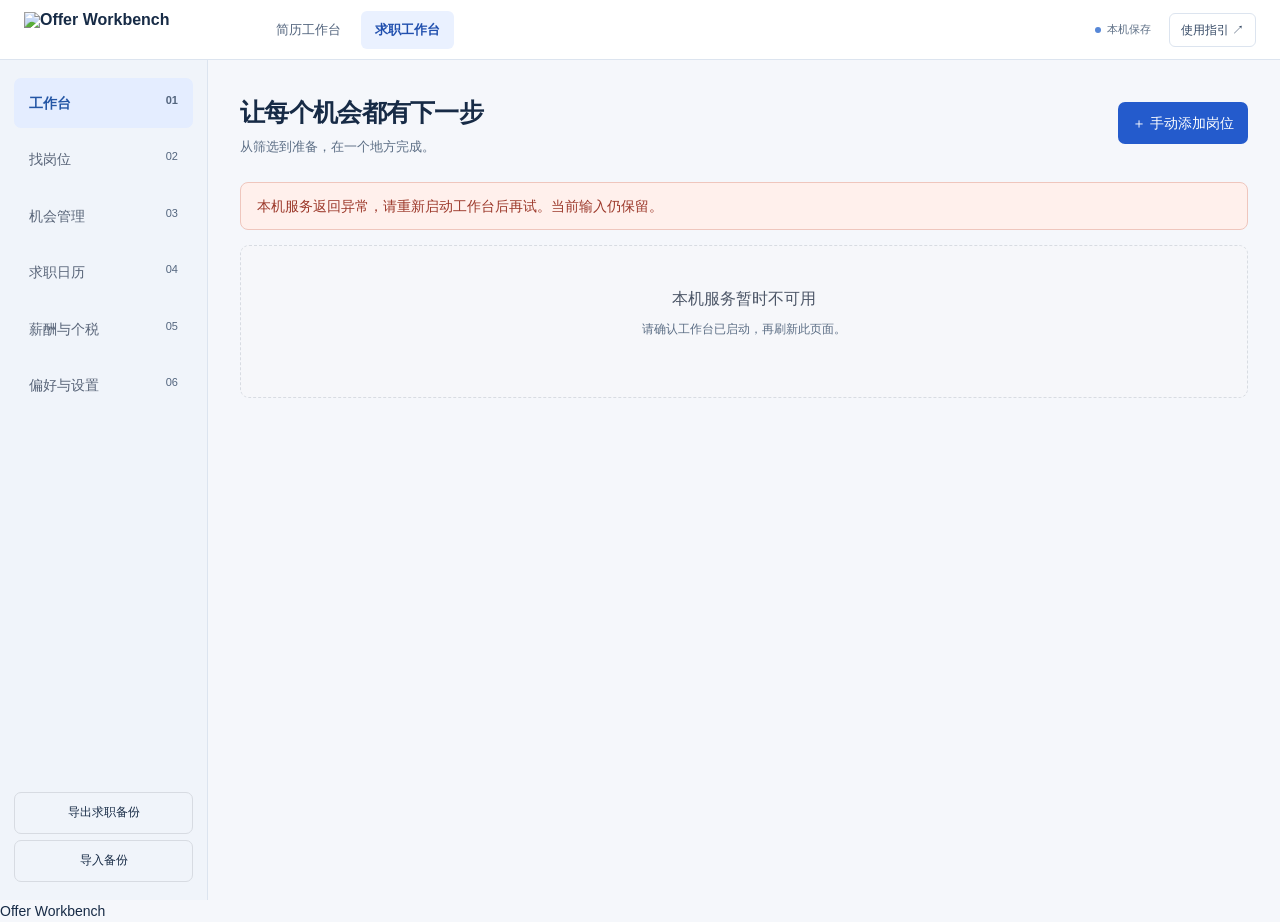
==== commit 6346be01: "feat: embed multi-model AI in resume and job workflows" ====
--- a/app/frontend/career.html
+++ b/app/frontend/career.html
@@ -4,7 +4,7 @@
 <body>
 <a class="skip-link" href="#main-content">跳到内容</a>
 <header class="topbar"><a class="brand" href="/career"><img class="brand-wordmark" src="/brand/wordmark.svg" alt="Offer Workbench" width="206" height="36"></a><nav aria-label="主导航"><a href="/">简历工作台</a><a href="/career" class="selected" aria-current="page">求职工作台</a></nav><div class="topbar-right"><span class="local-badge"><i></i>本机保存</span><a class="help-link" href="/guide" target="_blank" rel="noopener" aria-label="使用指引（在新标签页打开）">使用指引 ↗</a></div></header>
-<div class="shell"><aside class="rail"><nav id="sections" aria-label="求职功能"><button data-tab="overview" class="active">工作台 <span>01</span></button><button data-tab="search">找岗位 <span>02</span></button><button data-tab="pipeline">机会管理 <span>03</span></button><button data-tab="calendar">求职日历 <span>04</span></button><button data-tab="salary">薪酬与个税 <span>05</span></button><button data-tab="materials">素材与AI <span>06</span></button><button data-tab="preferences">偏好与设置 <span>06</span></button></nav><div class="backup-actions"><button id="backup">导出求职备份</button><button id="restore">导入备份</button><input id="backup-file" type="file" accept=".json,application/json" hidden></div></aside>
+<div class="shell"><aside class="rail"><nav id="sections" aria-label="求职功能"><button data-tab="overview" class="active">工作台 <span>01</span></button><button data-tab="search">找岗位 <span>02</span></button><button data-tab="pipeline">机会管理 <span>03</span></button><button data-tab="calendar">求职日历 <span>04</span></button><button data-tab="salary">薪酬与个税 <span>05</span></button><button data-tab="preferences">偏好与设置 <span>06</span></button></nav><div class="backup-actions"><button id="backup">导出求职备份</button><button id="restore">导入备份</button><input id="backup-file" type="file" accept=".json,application/json" hidden></div></aside>
 <main id="main-content"><div class="page-heading"><div><h1 id="title">让每个机会都有下一步</h1><p id="subtitle">从筛选到准备，在一个地方完成。</p></div><button class="primary" id="manual-add">＋ 手动添加岗位</button></div><div id="error" class="error-banner" role="alert" hidden></div><div id="content" aria-live="polite"><div class="empty">正在读取本机资料…</div></div></main></div>
 <div id="toast" role="status" hidden></div>
 <dialog id="job-dialog" class="job-dialog"><div class="dialog-top"><span class="eyebrow">OPPORTUNITY DETAILS</span><button data-close="job-dialog" aria-label="关闭岗位详情">×</button></div><div id="job-detail"></div></dialog>
@@ -15,7 +15,7 @@
 <script src="/salary-job.js"></script>
 <script src="/salary-ui.js"></script>
 <script src="/calendar-ui.js"></script>
-<script src="/assistant-ui.js"></script><script src="/career.js"></script>
+<script src="/inline-ai.js"></script><script src="/assistant-ui.js"></script><script src="/career.js"></script>
 <script src="/job-rules.js"></script>
 <script src="/job-workflow.js"></script>
 <script src="/workspace-layout.js"></script><footer class="app-footer" aria-label="版本与开发信息"><span data-build-info>Offer Workbench</span></footer><script src="/site-info.js"></script></body></html>
